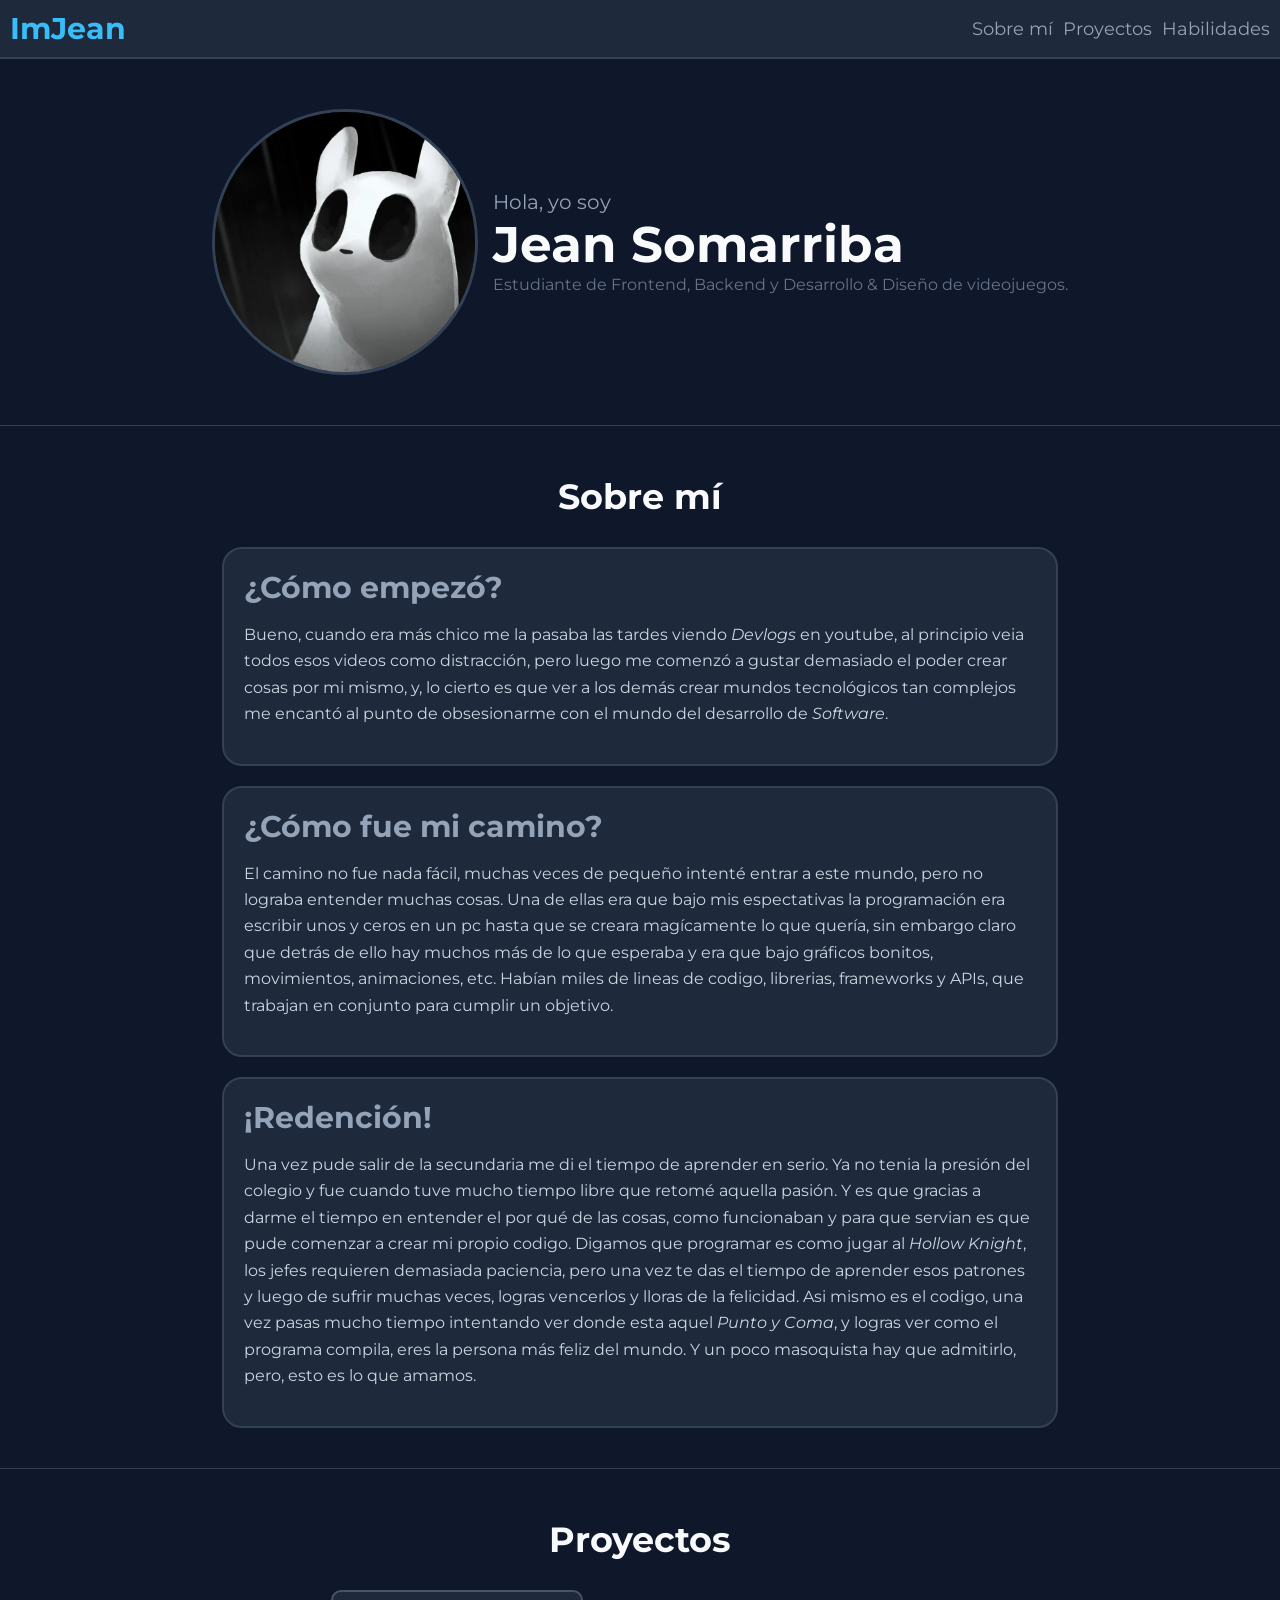
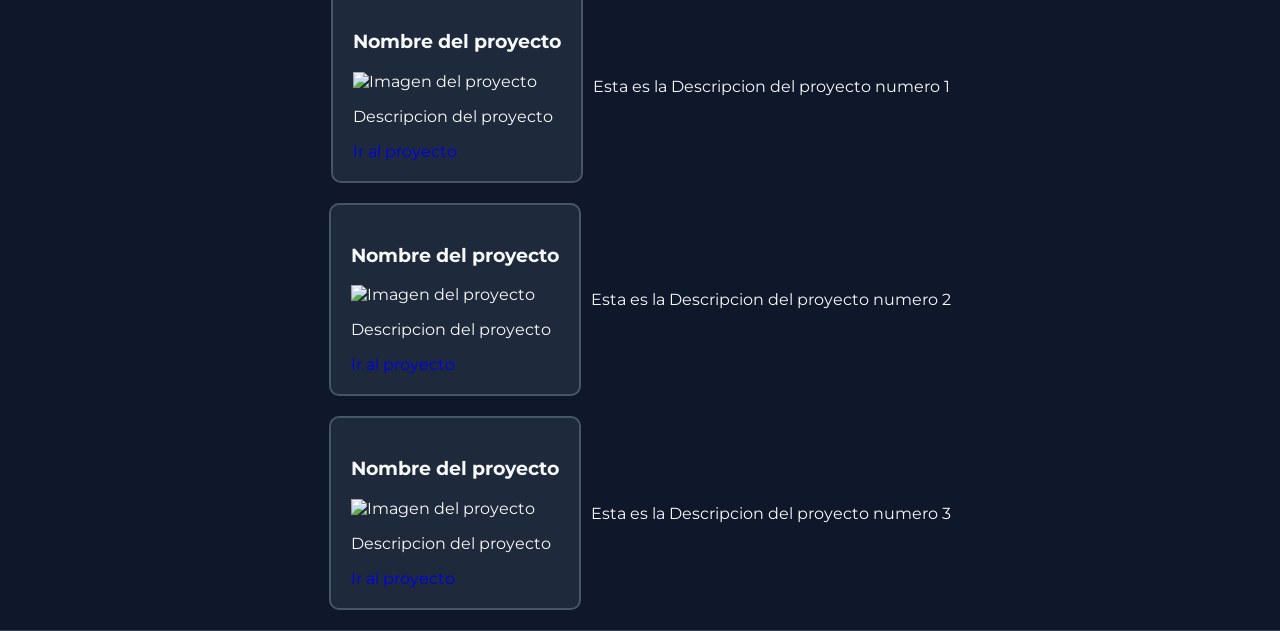
==== index.html @ dbb2c753 "Base(Pagina): Se agregó la base de toda pagina personal." ====
<!DOCTYPE html>
<html lang="es">
<head>
  <meta charset="UTF-8">
  <meta name="viewport" content="width=device-width, initial-scale=1.0">
  <title>Principal | Jean</title>

  <!-- Conexión con las fuentes utilizadas -->
  <link rel="preconnect" href="https://fonts.googleapis.com">
  <link rel="preconnect" href="https://fonts.gstatic.com" crossorigin>
  <link href="https://fonts.googleapis.com/css2?family=Montserrat:ital,wght@0,100..900;1,100..900&display=swap" rel="stylesheet">

  <!-- Conexión con la hoja de estilos -->
  <link rel="stylesheet" href="css/style.css">

</head>
<body>
  <!-- Barra de navegación -->
  <header class="cabecera">
    <a class="btn-inicio" href="#inicio">ImJean</a>
    <nav class="btns-info">
      <a href="#sobre-mi">Sobre mí</a>
      <a href="#proyectos">Proyectos</a>
      <a href="#habilidades">Habilidades</a>
    </nav>
  </header>

  <main>

    <!-- Sección de Inicio -->
    <section class="seccion-inicio" id="inicio">
      <img class="inicio-foto-perfil" src="img/perfil.png" alt="foto de perfil de JeanDevel">
      <div class="contenedor-textos">
        <p class="inicio-saludo">Hola, yo soy</p>
        <h1 class="inicio-nombre">Jean Somarriba</h1>
        <p class="inicio-presentacion">Estudiante de Frontend, Backend y Desarrollo & Diseño de videojuegos.</p>
      </div>
    </section>

    <!-- Sección Sobre mi -->
    <section id="sobre-mi" class="seccion-sobre-mi">
      <h2 class="titulo-sobre-mi">Sobre mí</h2>

      <article class="tarjeta-sobre-mi">
        <h3 class="titulo-pregunta-sobre-mi">¿Cómo empezó?</h3>
        <p>Bueno, cuando era más chico me la pasaba las tardes viendo <em>Devlogs</em> en youtube, al principio veia todos esos videos como distracción, pero luego me comenzó a gustar demasiado el poder crear cosas por mi mismo, y, lo cierto es que ver a los demás crear mundos tecnológicos tan complejos me encantó al punto de obsesionarme con el mundo del desarrollo de <em>Software</em>.</p>  
      </article>

      <article class="tarjeta-sobre-mi">
        <h3 class="titulo-pregunta-sobre-mi">¿Cómo fue mi camino?</h3>
        <p>El camino no fue nada fácil, muchas veces de pequeño intenté entrar a este mundo, pero no lograba entender muchas cosas. Una de ellas era que bajo mis espectativas la programación era escribir unos y ceros en un pc hasta que se creara magícamente lo que quería, sin embargo claro que detrás de ello hay muchos más de lo que esperaba y era que bajo gráficos bonitos, movimientos, animaciones, etc. Habían miles de lineas de codigo, librerias, frameworks y APIs, que trabajan en conjunto para cumplir un objetivo.</p>
      </article>

      <article class="tarjeta-sobre-mi">
        <h3 class="titulo-pregunta-sobre-mi">¡Redención!</h3>
        <p>Una vez pude salir de la secundaria me di el tiempo de aprender en serio. Ya no tenia la presión del colegio y fue cuando tuve mucho tiempo libre que retomé aquella pasión. Y es que gracias a darme el tiempo en entender el por qué de las cosas, como funcionaban y para que servian es que pude comenzar a crear mi propio codigo. Digamos que programar es como jugar al <em>Hollow Knight</em>, los jefes requieren demasiada paciencia, pero una vez te das el tiempo de aprender esos patrones y luego de sufrir muchas veces, logras vencerlos y lloras de la felicidad. Asi mismo es el codigo, una vez pasas mucho tiempo intentando ver donde esta aquel <em>Punto y Coma</em>, y logras ver como el programa compila, eres la persona más feliz del mundo. Y un poco masoquista hay que admitirlo, pero, esto es lo que amamos.</p>  
      </article>
    </section>

    <!-- Sección de Proyectos -->
    <section id="proyectos" class="seccion-proyectos">
      <h2 class="titulo-proyectos">Proyectos</h2>

      <!-- Tarjeta #1: Iluh -->
      <div class="contenedor-tarjetas">
        <!-- Proyecto #1: ILUH -->
        <div class="tarjeta-caja">
          <article class="tarjeta-proyecto">
            <h3 class="nombre-proyecto">Nombre del proyecto</h3>
            <img src="" alt="Imagen del proyecto">
            <p>Descripcion del proyecto</p>
            <a href="proyectos/iluh.html">Ir al proyecto</a>
          </article>
          <p>Esta es la Descripcion del proyecto numero 1</p>
        </div>

        <!-- Proyecto #2: Mi pagina personal -->
        <div class="tarjeta-caja">
          <article class="tarjeta-proyecto">
            <h3 class="nombre-proyecto">Nombre del proyecto</h3>
            <img src="" alt="Imagen del proyecto">
            <p>Descripcion del proyecto</p>
            <a href="proyectos/iluh.html">Ir al proyecto</a>
          </article>
          <p>Esta es la Descripcion del proyecto numero 2</p>
        </div>

        <!-- Proyecto #3: Novela(Mis Colores) -->
        <div class="tarjeta-caja">
          <article class="tarjeta-proyecto">
            <h3 class="nombre-proyecto">Nombre del proyecto</h3>
            <img src="" alt="Imagen del proyecto">
            <p>Descripcion del proyecto</p>
            <a href="proyectos/iluh.html">Ir al proyecto</a>
          </article>
          <p>Esta es la Descripcion del proyecto numero 3</p>
        </div>
      </div>
      

    </section>

  </main>

</body>
</html>
---- css/style.css ----
/* ============================================= */
/* Variables de colores para facilitar las cosas */
/* ============================================= */
:root {
  /* --- 1. FONDOS Y SUPERFICIES (De más oscuro a más elevado) --- */
  --bg-profundo: #090D16;      /* [NUEVO] Para pie de página o bloques hundidos */
  --bg-base: #0F172A;          /* [ORIGINAL] Fondo principal de la página */
  --bg-tarjeta: #1E293B;       /* [ORIGINAL] Fondo de tarjetas y barra superior */
  --bg-elevado: #243146;       /* [NUEVO] Sub-cajas o etiquetas dentro de tarjetas */
  --bg-hover: #273549;         /* [ORIGINAL] Fondo al pasar el cursor (hover) */

  /* --- 2. BORDES Y LÍNEAS DIVISORIAS --- */
  --borde-sutil: #263244;      /* [NUEVO] Separadores muy discretos */
  --borde: #334155;            /* [ORIGINAL] Borde estándar de tarjetas y secciones */
  --borde-activo: #475569;     /* [NUEVO] Borde iluminado al hacer hover/focus */

  /* --- 3. JERARQUÍA DE TEXTOS --- */
  --texto-principal: #F8FAFC;  /* [ORIGINAL] Títulos y encabezados principales */
  --texto-cuerpo: #CBD5E1;     /* [NUEVO] Párrafos largos (descansa más la vista) */
  --texto-secundario: #94A3B8; /* [ORIGINAL] Subtítulos, enlaces y descripciones */
  --texto-apagado: #64748B;    /* [ORIGINAL] Notas menores, fechas o textos sutiles */

  /* --- 4. ACENTOS PRINCIPALES (Identidad de marca) --- */
  /* Cian (Color estrella) */
  --acento-cian: #38BDF8;                    /* [ORIGINAL] */
  --acento-cian-hover: #7DD3FC;              /* [ORIGINAL] */
  --acento-cian-suave: rgba(56, 189, 248, 0.12); /* [NUEVO] Fondo traslúcido */

  /* Índigo (Segundo acento) */
  --acento-indigo: #818CF8;                  /* [ORIGINAL] */
  --acento-indigo-hover: #A5B4FC;            /* [ORIGINAL] */
  --acento-indigo-suave: rgba(129, 140, 248, 0.12); /* [NUEVO] Fondo traslúcido */

  /* --- 5. ACENTOS DE CATEGORÍA (Para tarjetas de habilidades/proyectos) --- */
  /* Esmeralda (Ideal para Backend, Linux, Hardware) */
  --acento-esmeralda: #34D399;               /* [NUEVO] */
  --acento-esmeralda-hover: #6EE7B7;         /* [NUEVO] */
  --acento-esmeralda-suave: rgba(52, 211, 153, 0.12); /* [NUEVO] */

  /* Ámbar (Ideal para JavaScript, Prototipos, En progreso) */
  --acento-ambar: #FBBF24;                   /* [NUEVO] */
  --acento-ambar-hover: #FDE68A;             /* [NUEVO] */
  --acento-ambar-suave: rgba(251, 191, 36, 0.12); /* [NUEVO] */

  /* Coral (Ideal para Game Dev, Diseño, Detalles creativos) */
  --acento-coral: #FB7185;                   /* [NUEVO] */
  --acento-coral-hover: #FDA4AF;             /* [NUEVO] */
  --acento-coral-suave: rgba(251, 113, 133, 0.12); /* [NUEVO] */

  /* --- 6. ESTADOS / ETIQUETAS DE SISTEMA --- */
  --estado-exito: #34D399;     /* [ORIGINAL] */
  --estado-progreso: #FBBF24;  /* [ORIGINAL] */
  --estado-error: #F87171;     /* [ORIGINAL] */
}

/* =========================*/
/* Reglas de diseño general */
/* =========================*/
html {
  scroll-behavior: smooth;
}
body {
  font-family: 'Montserrat', sans-serif;
  background-color: var(--bg-base);
  color: var(--texto-principal);
  margin: 0;
}
a {
  text-decoration: none;
}

/* ================================ */
/* Estilo de la barra de navegación */
/* ================================ */
.cabecera {
  background-color: var(--bg-tarjeta);
  display: flex;
  justify-content: space-between;
  align-items: center;
  border-bottom: 2px solid var(--borde);

  .btn-inicio {
    font-size: 30px;
    font-weight: bold;
    padding: 10px;
    color: var(--acento-cian);
    transition: color 0.30s ease;

    &:hover {
      color: var(--acento-cian-hover);
      transition: color 0.30s ease;
    }
  }

  .btns-info a {
    color: var(--texto-secundario);
    transition: color 0.30s ease;

    &:hover {
      color: var(--texto-apagado);
      transition: color 0.30s ease;
    }
  }
  .btns-info {
    display: flex;
    font-size: 18px;
    padding: 10px;
    gap: 10px;
  }
}

/* ============================== */
/* Estilo de la sección de inicio */
/* ============================== */
.seccion-inicio {
  padding: 50px;
  display: flex;
  justify-content: center;
  align-items: center;
  gap: 15px;
  border-bottom: 1px solid var(--borde);

  .inicio-saludo,
  .inicio-nombre,
  .inicio-presentacion {
    margin: 0;
  }

  .inicio-saludo{
    color: var(--texto-secundario);
    font-size: 20px;
  }
  .inicio-nombre {
    color: var(--texto-principal);
    font-size: 50px;
  }
  .inicio-presentacion {
    color: var(--texto-apagado);
  }

  .inicio-foto-perfil {
    width: 260px;
    height: 260px;
    border-radius: 50%;
    border: 3px solid var(--borde);
  }
}

/* ============================= */
/* Estilo de la sección sobre mí */
/* ============================= */
.seccion-sobre-mi {
  padding: 20px;
  border-bottom: 1px solid var(--borde);

  .titulo-sobre-mi {
    font-size: 35px;
    text-align: center;
  }

  .tarjeta-sobre-mi {
    max-width: 72ch;
    margin-inline: auto;
    padding: 20px;
    margin-bottom: 20px;
    background-color: var(--bg-tarjeta);
    border-radius: 20px;
    border: 2px solid var(--borde);

    .titulo-pregunta-sobre-mi {
      color: var(--texto-secundario);
      font-size: 30px;
      font-weight: bold;
      margin-bottom: 0;
      margin-top: 0;
    }
  }
  .tarjeta-sobre-mi p {
    line-height: 1.65;
    color: var(--texto-cuerpo);
  }
}

/* ================================= */
/* Estilo de la sección de Proyectos */
/* ================================= */
.seccion-proyectos {
  padding: 20px;
  border-bottom: 1px solid var(--borde);

  .titulo-proyectos {
    font-size: 35px;
    text-align: center;
  }

  .contenedor-tarjetas {
    display: flex;
    flex-direction: column;
    justify-content: space-between;
    align-items: center;
    gap: 20px;

    .tarjeta-caja {
      display: flex;
      align-items: center;
      gap: 10px;

      .tarjeta-proyecto {
        padding: 20px;
        border: 2px solid var(--borde-activo);
        border-radius: 10px;
        background-color: var(--bg-tarjeta);
      }
    }

  }

}
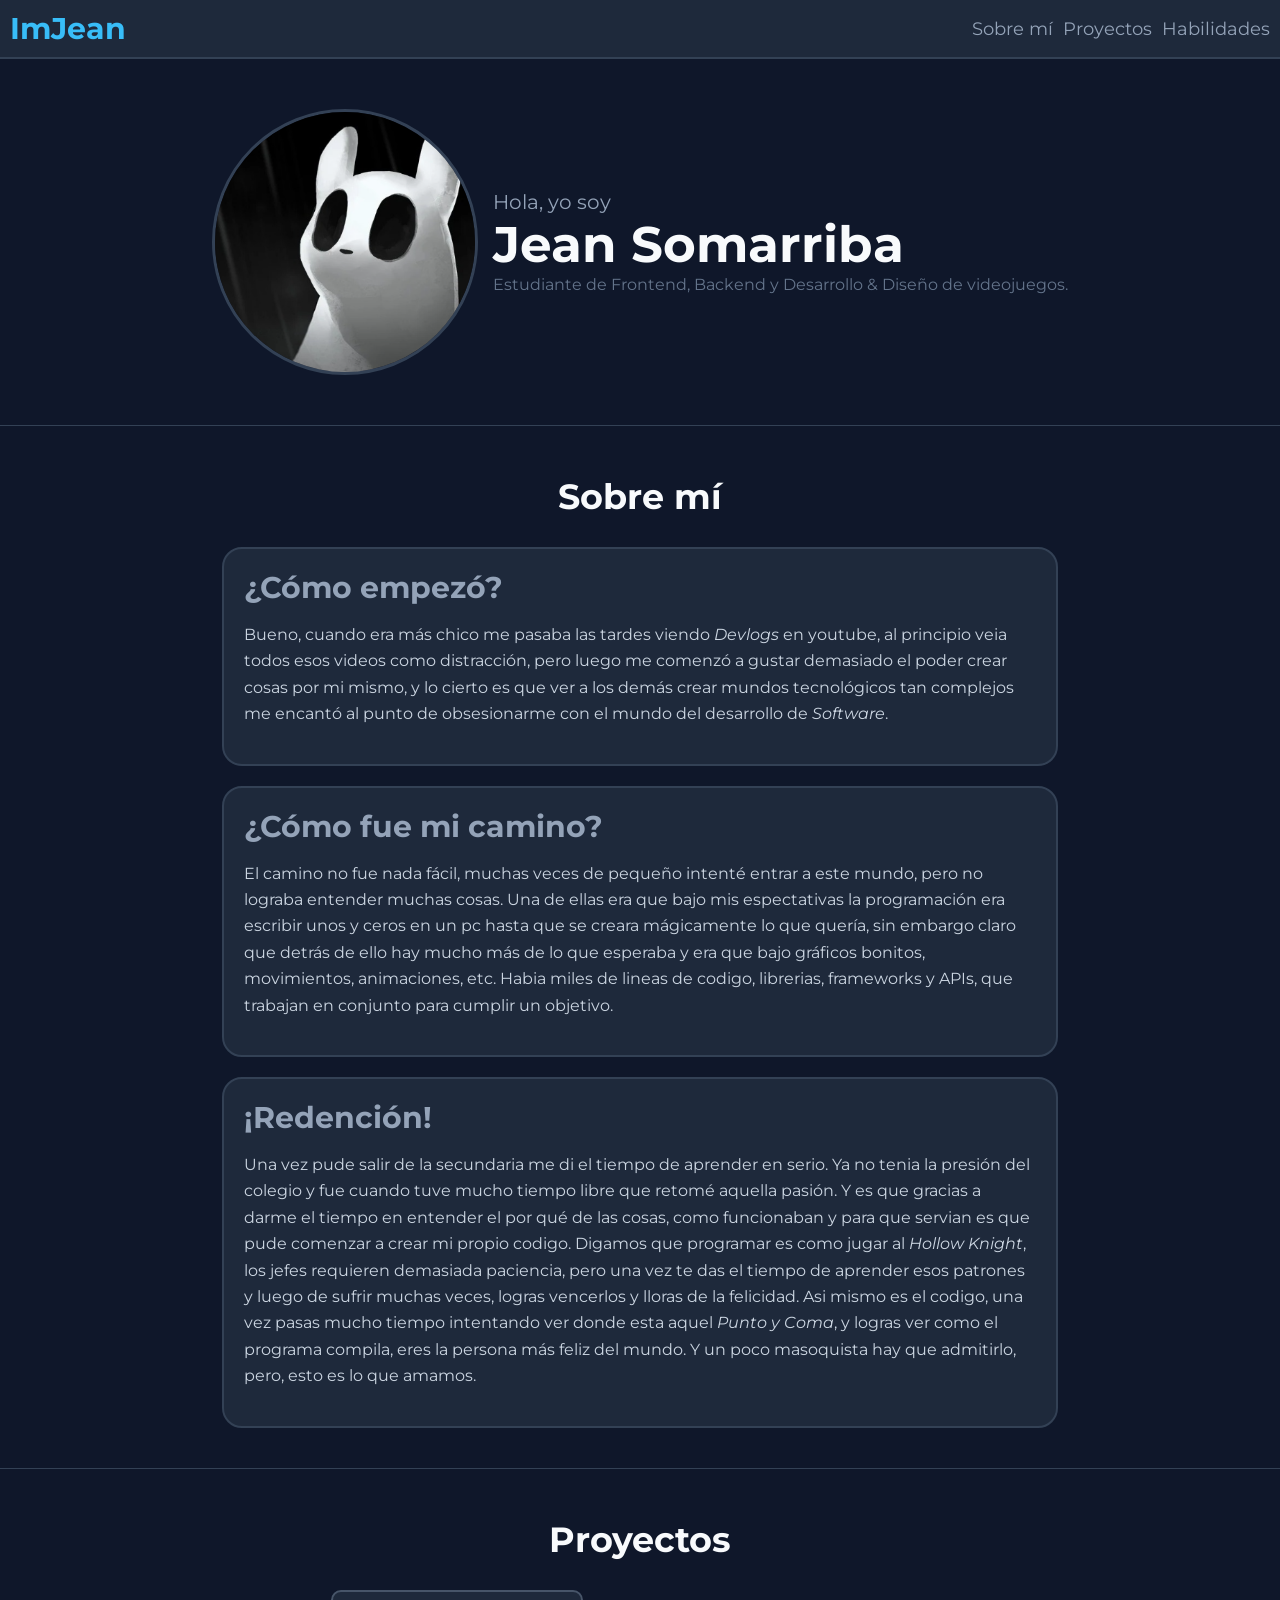
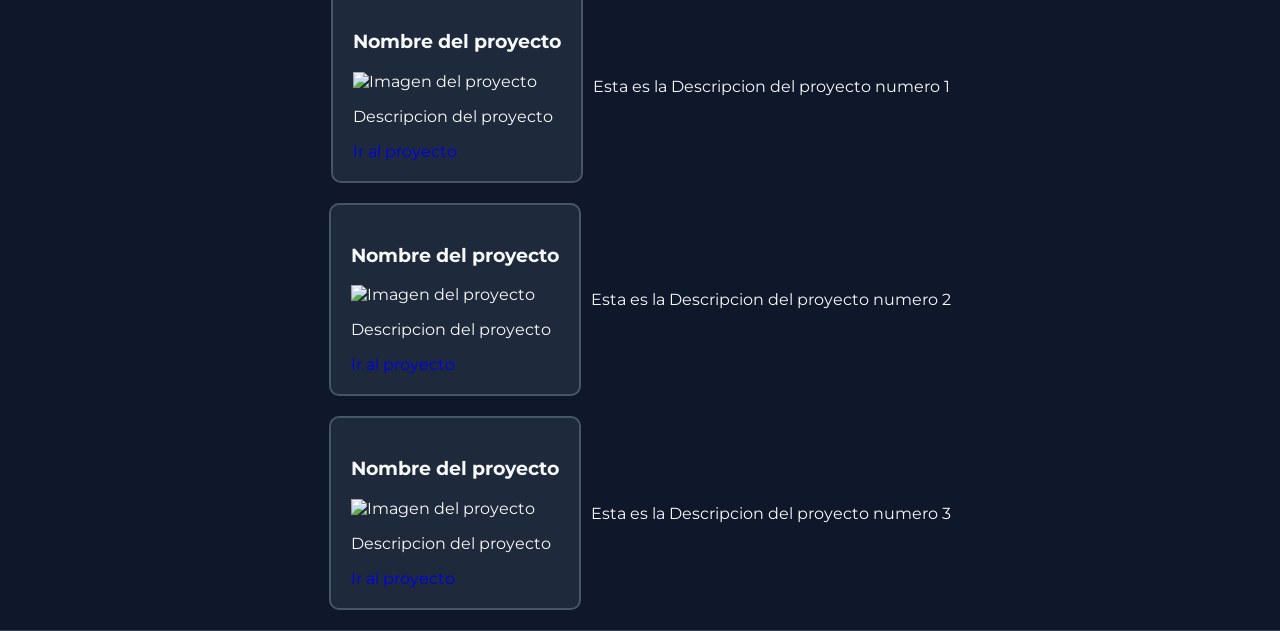
==== commit 0f3fe988: "Contenido(Ortografia): He corregido la ortografía de algunas palabras u expresiones. ¡Atencion! Esto" ====
--- a/index.html
+++ b/index.html
@@ -43,12 +43,12 @@
 
       <article class="tarjeta-sobre-mi">
         <h3 class="titulo-pregunta-sobre-mi">¿Cómo empezó?</h3>
-        <p>Bueno, cuando era más chico me la pasaba las tardes viendo <em>Devlogs</em> en youtube, al principio veia todos esos videos como distracción, pero luego me comenzó a gustar demasiado el poder crear cosas por mi mismo, y, lo cierto es que ver a los demás crear mundos tecnológicos tan complejos me encantó al punto de obsesionarme con el mundo del desarrollo de <em>Software</em>.</p>  
+        <p>Bueno, cuando era más chico me pasaba las tardes viendo <em>Devlogs</em> en youtube, al principio veia todos esos videos como distracción, pero luego me comenzó a gustar demasiado el poder crear cosas por mi mismo, y lo cierto es que ver a los demás crear mundos tecnológicos tan complejos me encantó al punto de obsesionarme con el mundo del desarrollo de <em>Software</em>.</p>  
       </article>
 
       <article class="tarjeta-sobre-mi">
         <h3 class="titulo-pregunta-sobre-mi">¿Cómo fue mi camino?</h3>
-        <p>El camino no fue nada fácil, muchas veces de pequeño intenté entrar a este mundo, pero no lograba entender muchas cosas. Una de ellas era que bajo mis espectativas la programación era escribir unos y ceros en un pc hasta que se creara magícamente lo que quería, sin embargo claro que detrás de ello hay muchos más de lo que esperaba y era que bajo gráficos bonitos, movimientos, animaciones, etc. Habían miles de lineas de codigo, librerias, frameworks y APIs, que trabajan en conjunto para cumplir un objetivo.</p>
+        <p>El camino no fue nada fácil, muchas veces de pequeño intenté entrar a este mundo, pero no lograba entender muchas cosas. Una de ellas era que bajo mis espectativas la programación era escribir unos y ceros en un pc hasta que se creara mágicamente lo que quería, sin embargo claro que detrás de ello hay mucho más de lo que esperaba y era que bajo gráficos bonitos, movimientos, animaciones, etc. Habia miles de lineas de codigo, librerias, frameworks y APIs, que trabajan en conjunto para cumplir un objetivo.</p>
       </article>
 
       <article class="tarjeta-sobre-mi">
--- a/css/style.css
+++ b/css/style.css
@@ -75,6 +75,7 @@
 .cabecera {
   background-color: var(--bg-tarjeta);
   display: flex;
+  flex-wrap: wrap;
   justify-content: space-between;
   align-items: center;
   border-bottom: 2px solid var(--borde);
@@ -215,4 +216,30 @@
 
   }
 
+}
+
+/* ============================== */
+/* Diseño responsivo para moviles */
+/* ============================== */
+@media (max-width: 768px) {
+  .cabecera {
+    flex-direction: column;
+
+    .btns-info {
+      flex-wrap: wrap;
+      justify-content: center;
+    }
+  }
+  .seccion-inicio {
+    flex-direction: column;
+    text-align: center;
+    padding: 30px 20px;
+  }
+  .seccion-inicio .inicio-nombre {
+    font-size: 36px;
+  }
+  .seccion-inicio .inicio-foto-perfil {
+    width: 180px;
+    height: 180px;
+  }
 }
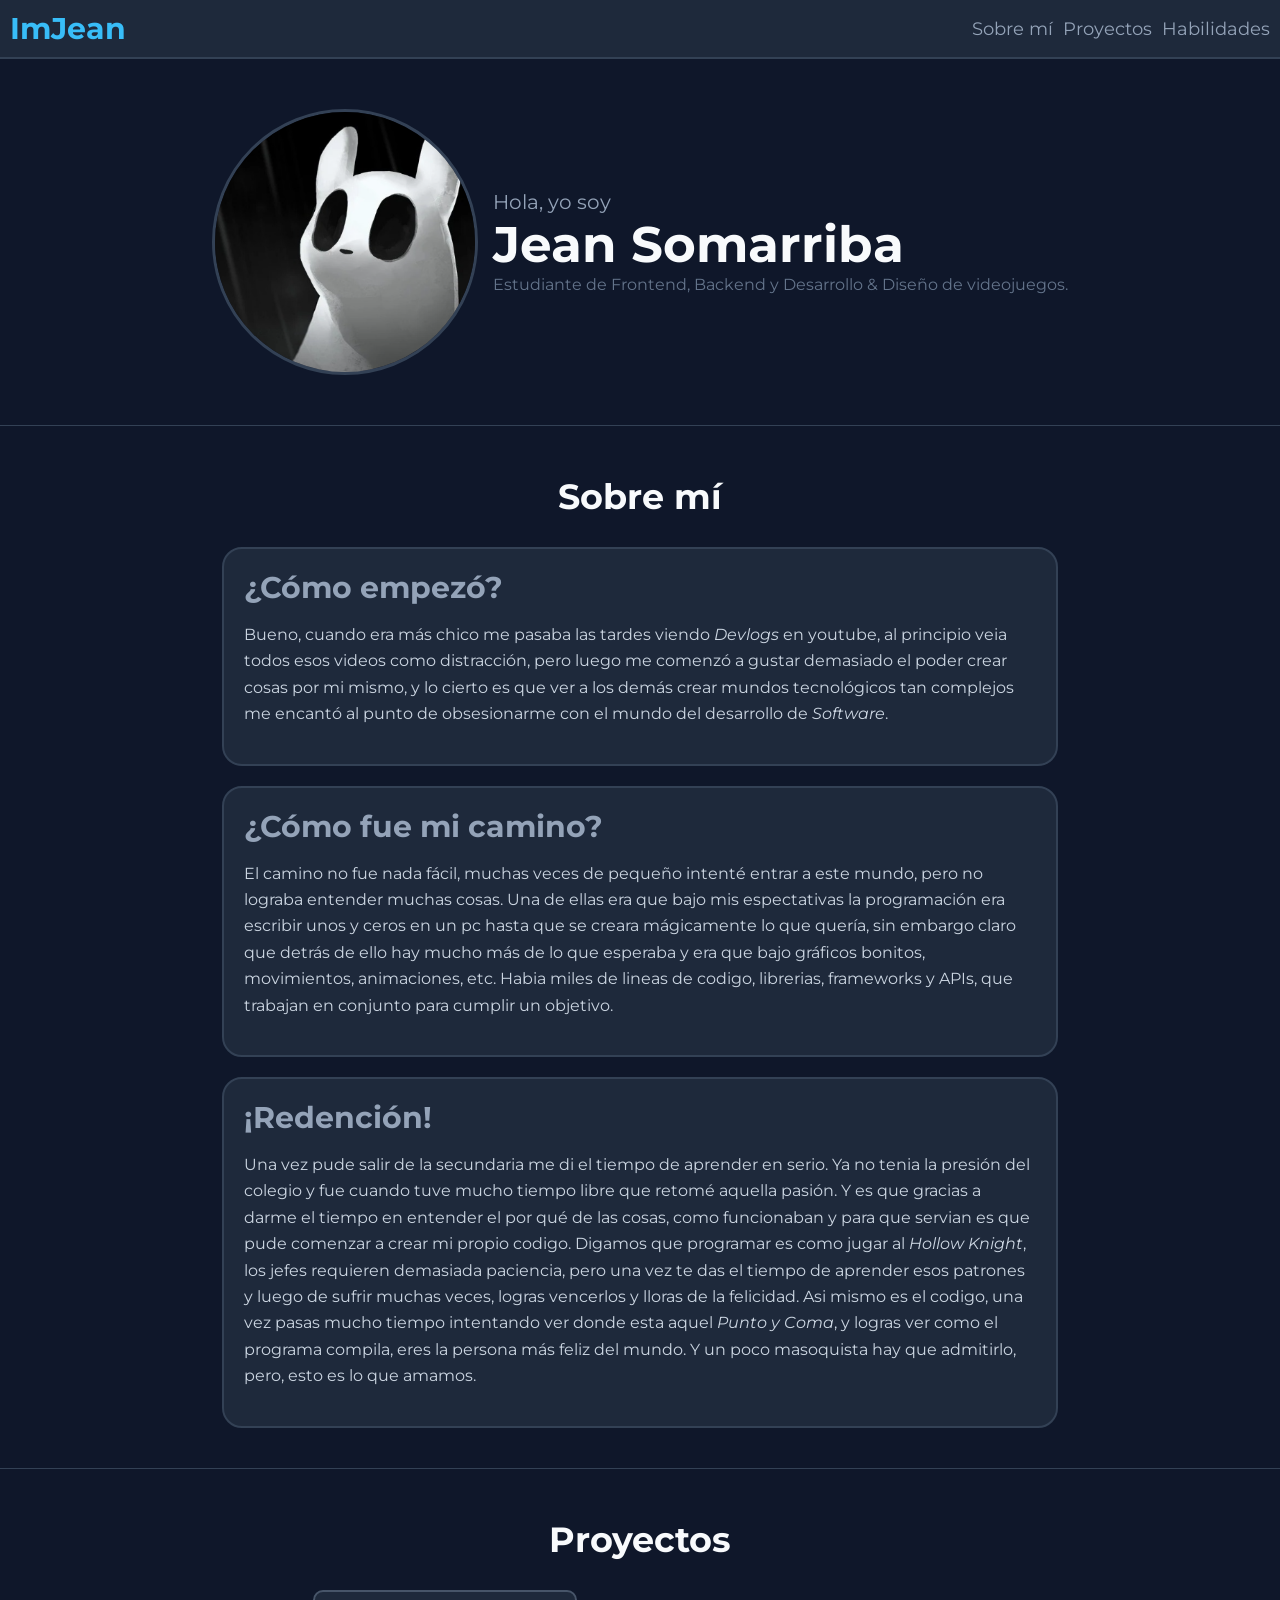
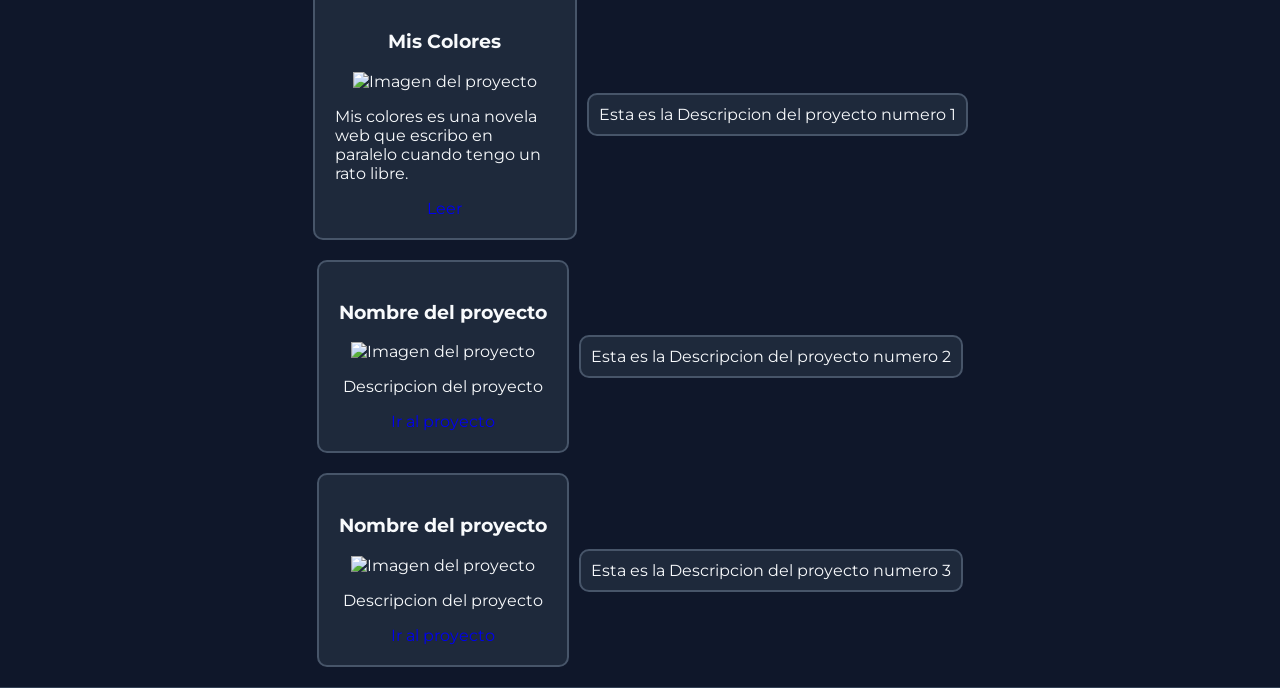
==== commit 77bb7e4c: "Actualizacion(Archivos y Estilos): Se han reacomodado algunas rutas y archivos. Se han mejorado algu" ====
--- a/index.html
+++ b/index.html
@@ -63,15 +63,15 @@
 
       <!-- Tarjeta #1: Iluh -->
       <div class="contenedor-tarjetas">
-        <!-- Proyecto #1: ILUH -->
+        <!-- Proyecto #1: Novelas | Mis Colores -->
         <div class="tarjeta-caja">
           <article class="tarjeta-proyecto">
-            <h3 class="nombre-proyecto">Nombre del proyecto</h3>
+            <h3 class="nombre-proyecto">Mis Colores</h3>
             <img src="" alt="Imagen del proyecto">
-            <p>Descripcion del proyecto</p>
-            <a href="proyectos/iluh.html">Ir al proyecto</a>
+            <p>Mis colores es una novela web que escribo en paralelo cuando tengo un rato libre.</p>
+            <a href="proyectos/novelas/miscolores/inicio.html" target="_blank">Leer</a>
           </article>
-          <p>Esta es la Descripcion del proyecto numero 1</p>
+          <p class="descripcion-proyecto-adj">Esta es la Descripcion del proyecto numero 1</p>
         </div>
 
         <!-- Proyecto #2: Mi pagina personal -->
@@ -82,7 +82,7 @@
             <p>Descripcion del proyecto</p>
             <a href="proyectos/iluh.html">Ir al proyecto</a>
           </article>
-          <p>Esta es la Descripcion del proyecto numero 2</p>
+          <p class="descripcion-proyecto-adj">Esta es la Descripcion del proyecto numero 2</p>
         </div>
 
         <!-- Proyecto #3: Novela(Mis Colores) -->
@@ -93,7 +93,7 @@
             <p>Descripcion del proyecto</p>
             <a href="proyectos/iluh.html">Ir al proyecto</a>
           </article>
-          <p>Esta es la Descripcion del proyecto numero 3</p>
+          <p class="descripcion-proyecto-adj">Esta es la Descripcion del proyecto numero 3</p>
         </div>
       </div>
       
--- a/css/style.css
+++ b/css/style.css
@@ -207,10 +207,20 @@
       gap: 10px;
 
       .tarjeta-proyecto {
+        display: flex;
+        flex-direction: column;
+        align-items: center;
         padding: 20px;
         border: 2px solid var(--borde-activo);
         border-radius: 10px;
         background-color: var(--bg-tarjeta);
+        max-width: 20ch;
+      }
+      .descripcion-proyecto-adj {
+        background-color: var(--bg-tarjeta);
+        border-radius: 10px;
+        border: 2px solid var(--borde-activo);
+        padding: 10px;
       }
     }
 
